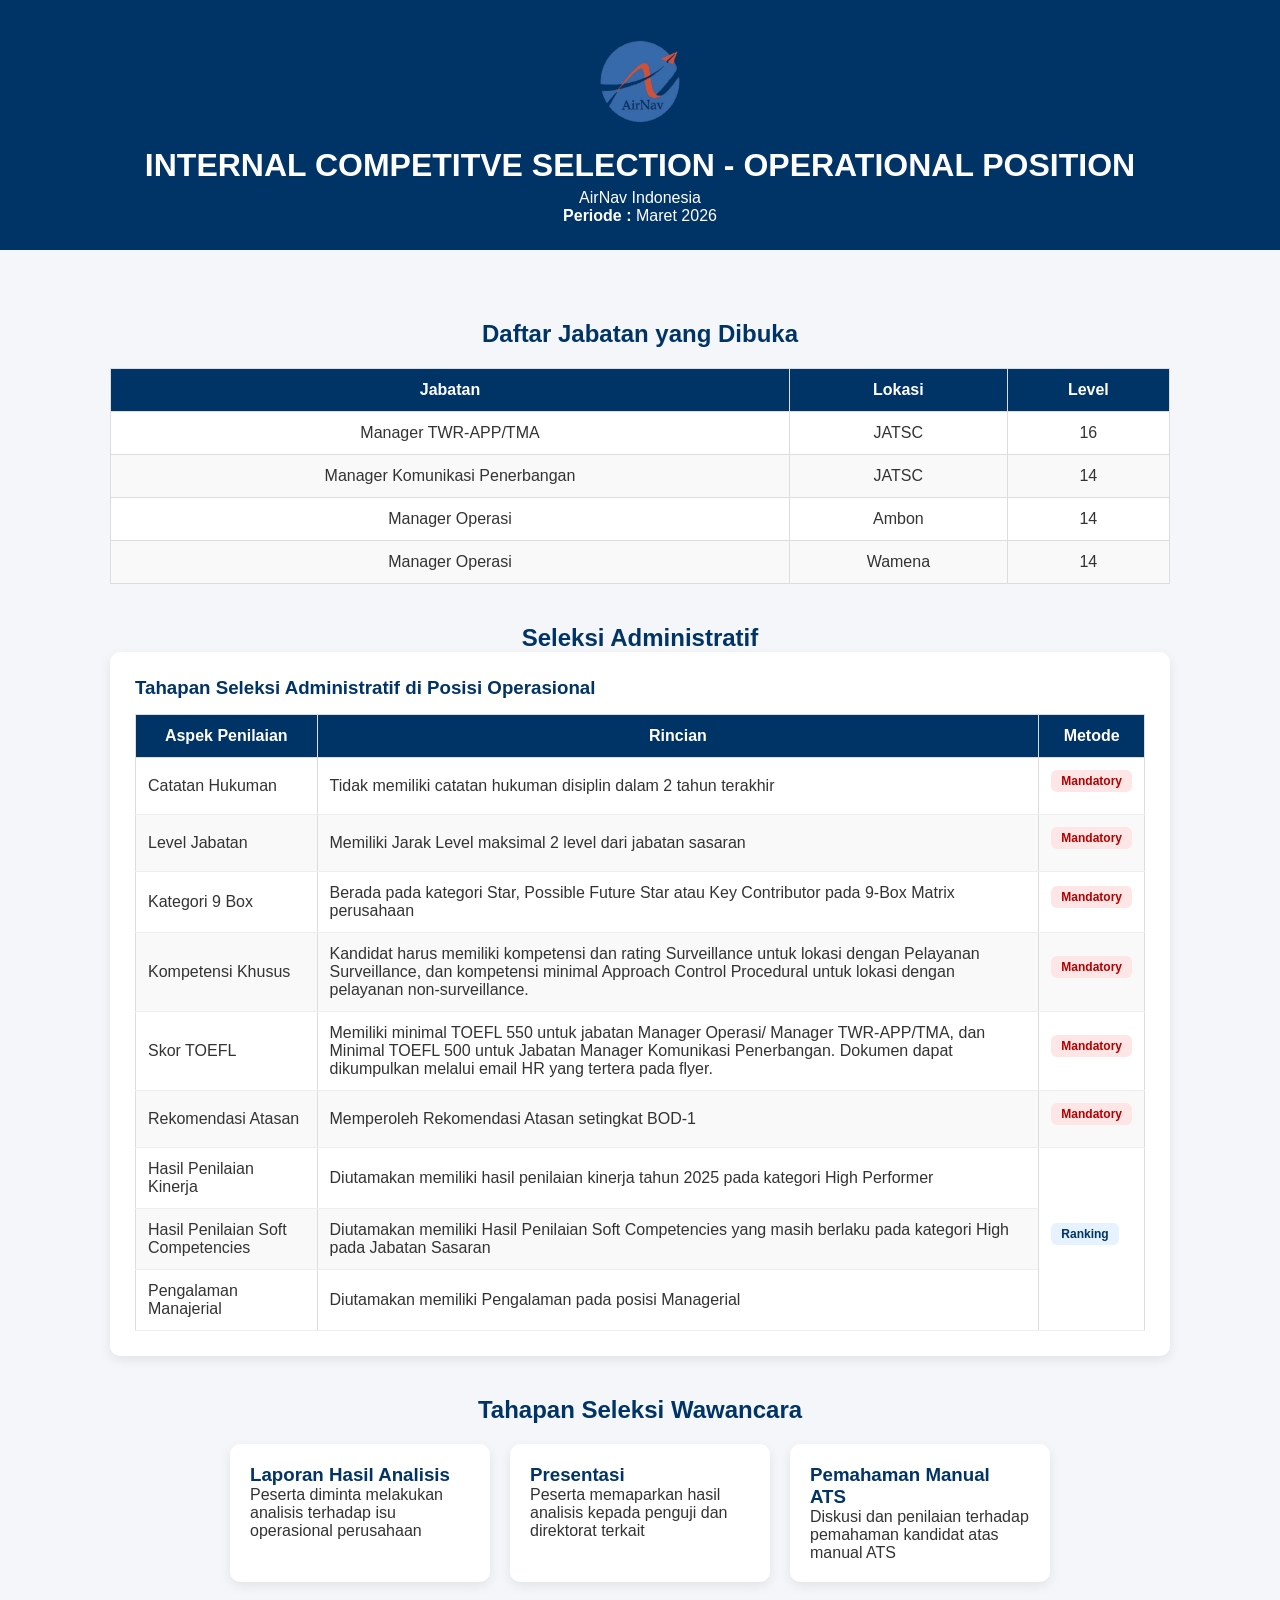
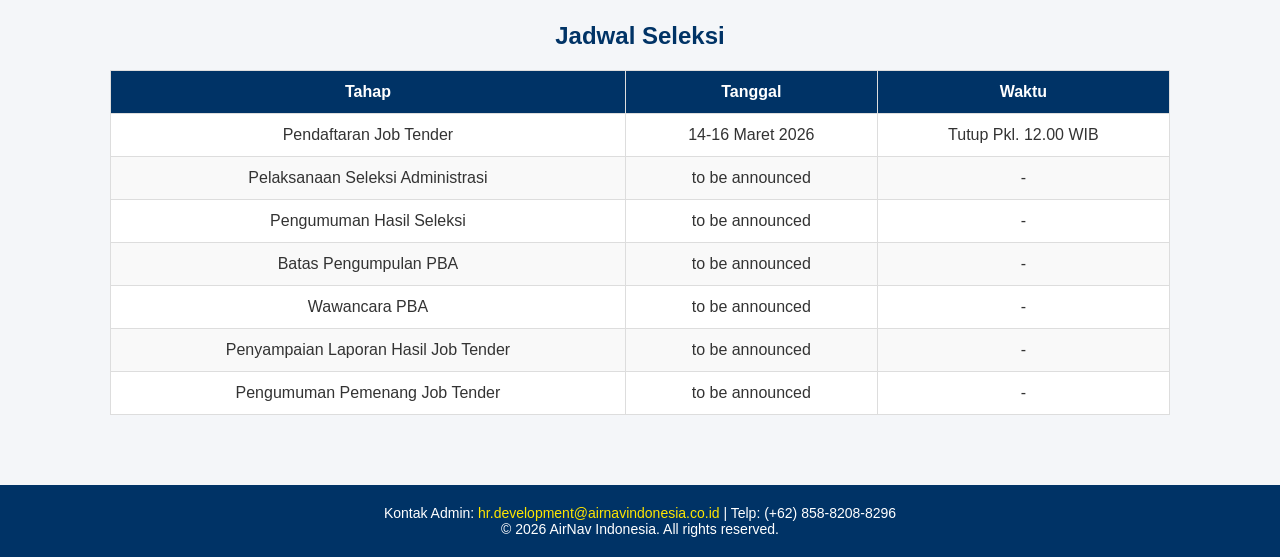
==== index.html @ be6aa684 "Update index.html" ====
<!DOCTYPE html>
<html>

<head>

<title>Internal Competitive Selection</title>

<link rel="stylesheet" href="css/style.css">

<meta name="viewport" content="width=device-width, initial-scale=1.0">

</head>

<body>

<header>

<img src="images/logo.png" class="logo">

<h1 id="judulTender">Internal Competitive Selection</h1>

<p>AirNav Indonesia</p>

<p><b>Periode :</b> <span id="periodeTender"></span></p>

</header>

<div class="container">

<!-- ======================
JABATAN
====================== -->

<h2>Daftar Jabatan yang Dibuka</h2>

<table>

<thead>
<tr>
<th>Jabatan</th>
<th>Lokasi</th>
<th>Level</th>
</tr>
</thead>

<tbody id="jabatanTable"></tbody>

</table>


<!-- ======================
SELEKSI ADMINISTRATIF
====================== -->

<h2>Seleksi Administratif</h2>

<div class="card admin-card">

<h3>Tahapan Seleksi Administratif di Posisi Operasional</h3>

<table class="admin-table">

<thead>
<tr>
<th>Aspek Penilaian</th>
<th>Rincian</th>
<th>Metode</th>
</tr>
</thead>

<tbody id="adminTable"></tbody>

</table>

</div>


<!-- ======================
TAHAP WAWANCARA
====================== -->

<h2>Tahapan Seleksi Wawancara</h2>

<div id="wawancara" class="card-container"></div>



<!-- ======================
JADWAL
====================== -->

<h2>Jadwal Seleksi</h2>

<table>

<thead>
<tr>
<th>Tahap</th>
<th>Tanggal</th>
<th>Waktu</th>
</tr>
</thead>

<tbody id="jadwalTable"></tbody>

</table>

</div>


<!-- ======================
FOOTER
===================== -->
<footer>
    <p>Kontak Admin: <a href="hr.development@airnavindonesia.co.id">hr.development@airnavindonesia.co.id</a> | Telp: (+62) 858-8208-8296</p>
    <p>© 2026 AirNav Indonesia. All rights reserved.</p>
</footer>

<script src="js/script.js"></script>

</body>
</html>
---- css/style.css ----
/* =====================
GLOBAL
===================== */
*{
box-sizing:border-box;
margin:0;
padding:0;
}

body{

font-family: Arial, Helvetica, sans-serif;
background:#f4f6f9;
margin:0;
color:#333;


}

/* =====================
HEADER
===================== */

header{

background:#003366;
color:white;
padding:25px;
text-align:center;

}

.logo{

/* width:200px;
margin-bottom:10px; */


max-width:200px;
width:100%;
height:auto;


}

header h1{

margin:5px 0;

}

/* =====================
CONTAINER
===================== */

.container{

/* width:85%;
margin:auto;
padding:30px; */

width:100%;
max-width:1100px;
margin:auto;
padding:30px 20px;

}

h2{

margin-top:40px;
color:#003366;
text-align:center;

}

h3{

margin-top:20px;
color:#003366;

}

/* =====================
TABLE
===================== */

table{

width:100%;
border-collapse:collapse;
margin-top:20px;
background:white;

}

th, td{

border:1px solid #ddd;
padding:12px;
text-align:center;

}

th{

background:#003366;
color:white;

}

tr:nth-child(even){

background:#f9f9f9;

}

/* =====================
CARD CONTAINER
===================== */

.card-container{

display:flex;
flex-wrap:wrap;
gap:20px;
margin-top:20px;
justify-content:center;

}


/* =====================
CARD
===================== */

.card{

background:white;
padding:20px;
border-radius:10px;
box-shadow:0 4px 12px rgba(0,0,0,0.08);
width:260px;
transition:0.2s;

}

.card:hover{

transform:translateY(-5px);

}

.card h3{

margin-top:0;

}

/* =====================
ADMINISTRATIF CARD
===================== */

.admin-card{

width:100%;
max-width:100%;
padding:25px;

}

/* tabel administratif */

.admin-table{

width:100%;
border-collapse:collapse;
margin-top:15px;

}

.admin-table th{

background:#003366;
color:white;
padding:12px;
text-align:center;

}

.admin-table td{

padding:12px;
border-bottom:1px solid #eee;
text-align:left;

}

.admin-table tr:hover{

background:#f4f8ff;

}

/* =====================
BADGE
===================== */

.badge{

display:inline-block;
padding:4px 10px;
border-radius:6px;
font-size:12px;
margin-bottom:10px;
font-weight:bold;

}

.mandatory{

background:#ffe6e6;
color:#b30000;

}

.ranking{

background:#e6f2ff;
color:#003366;

}

/* =====================
RESPONSIVE MOBILE
===================== */

@media (max-width:768px){

.container{

width:100%;
padding:15px;
justify-content:center;

}

.logo{
width:140px;
}

.card{

width:100%;
max-width: 100%;

}

.card-container{
flex-direction:column;
}

table{

font-size:14px;
/* display:block; */
overflow-x:auto; 

}

header{

padding:20px 10px;

}

}

html, body{
overflow-x:hidden;
}

/* =====================
FOOTER
===================== */
footer {
    background-color: #003366;
    color: white;
    text-align: center;
    padding: 20px 10px;
    margin-top: 40px;
    font-size: 14px;
}

footer a {
    color: #ffe600;
    text-decoration: none;
}

footer a:hover {
    text-decoration: underline;
}

/* Footer responsive */
@media (max-width: 768px) {
    footer {
        font-size: 13px;
        padding: 15px 10px;
    }
}
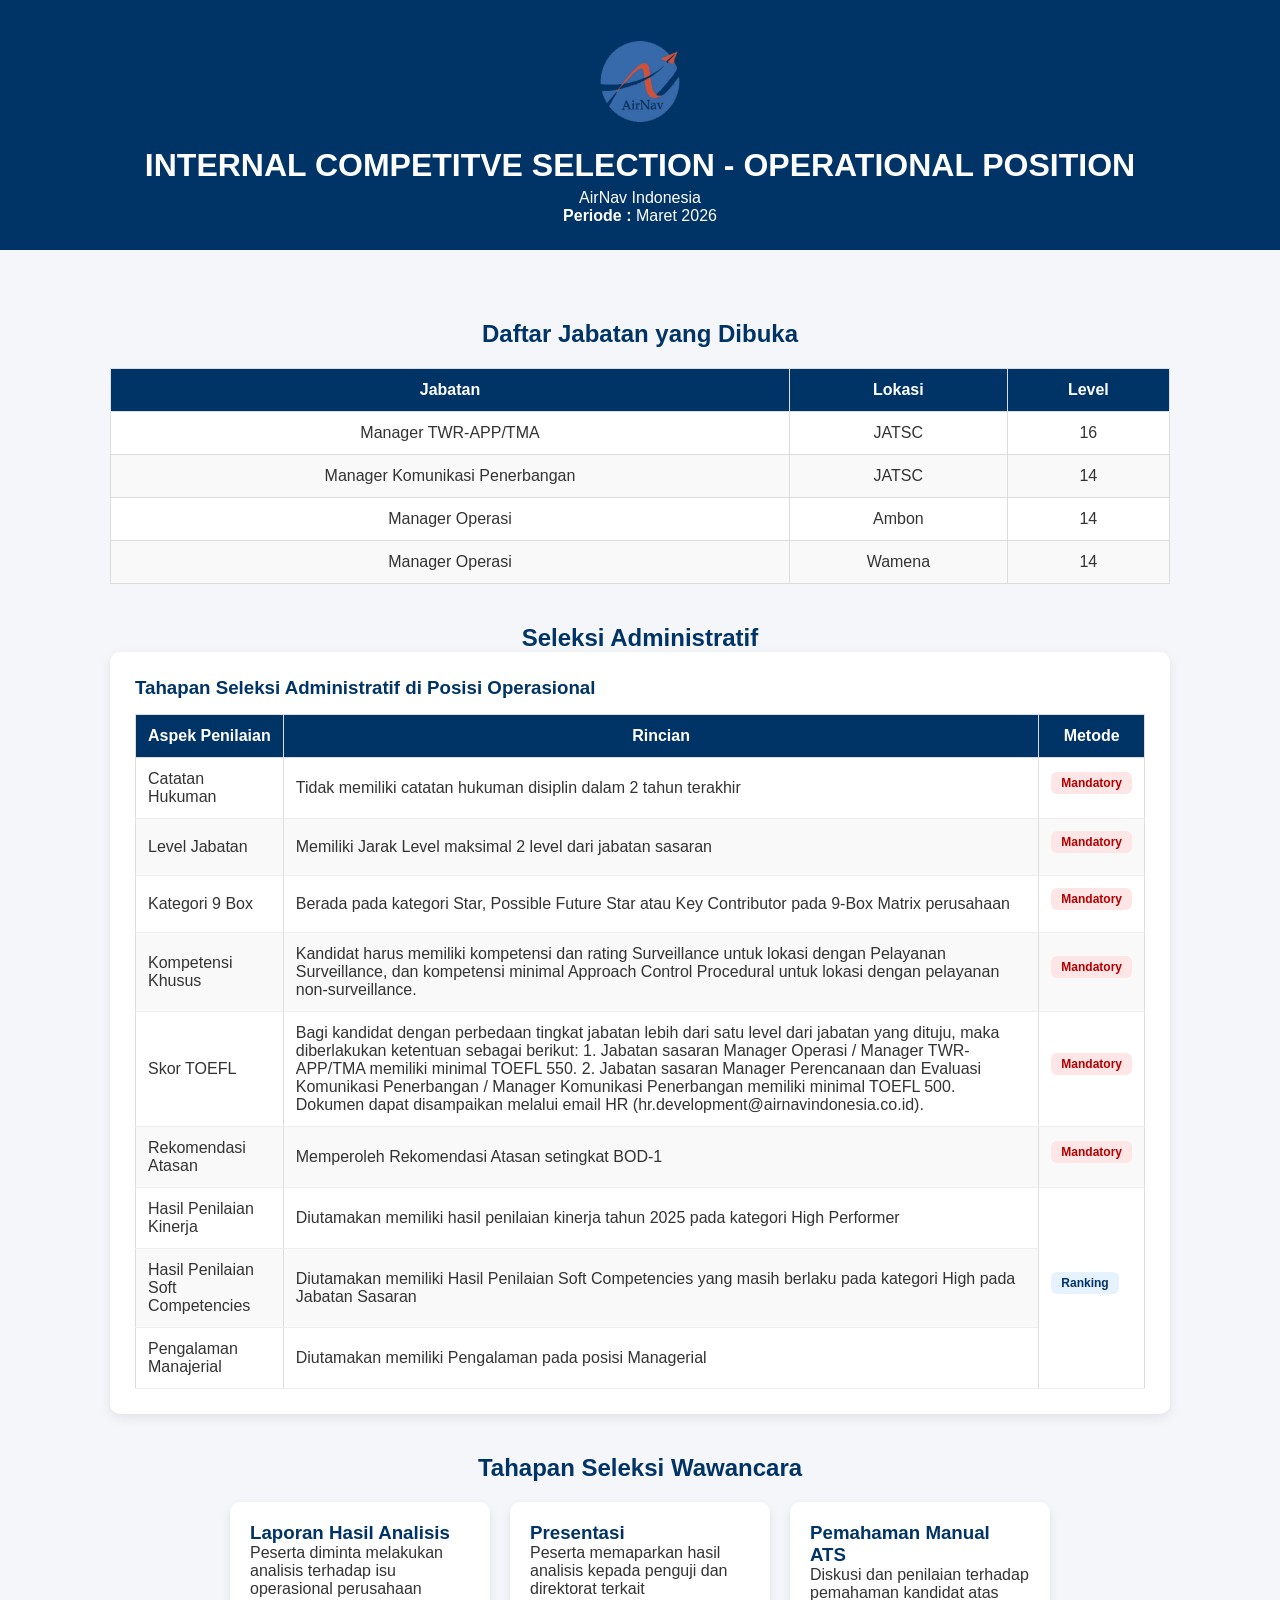
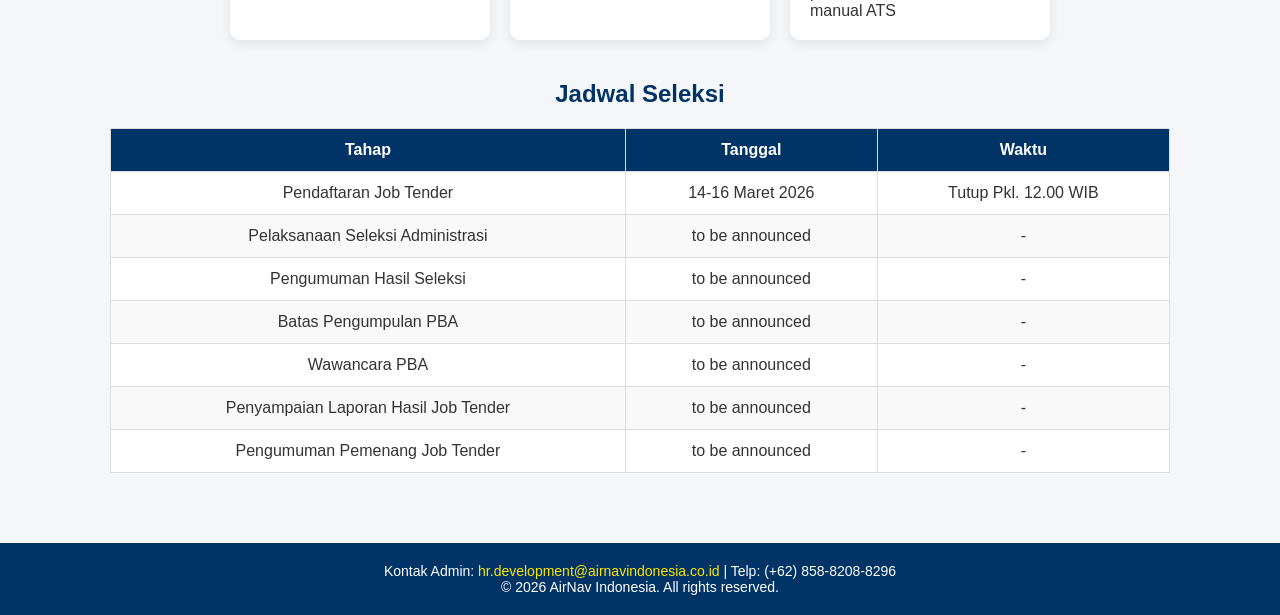
==== commit e23f9559: "Update index.html" ====
--- a/index.html
+++ b/index.html
@@ -17,7 +17,7 @@
 
 <img src="images/logo.png" class="logo">
 
-<h1 id="judulTender">Internal Competitive Selection</h1>
+<h1 id="judulTender">Internal Competitive Selection | Operasi</h1>
 
 <p>AirNav Indonesia</p>
 
--- a/css/style.css
+++ b/css/style.css
@@ -263,7 +263,7 @@
 table{
 
 font-size:14px;
-/* display:block; */
+display:block;
 overflow-x:auto; 
 
 }
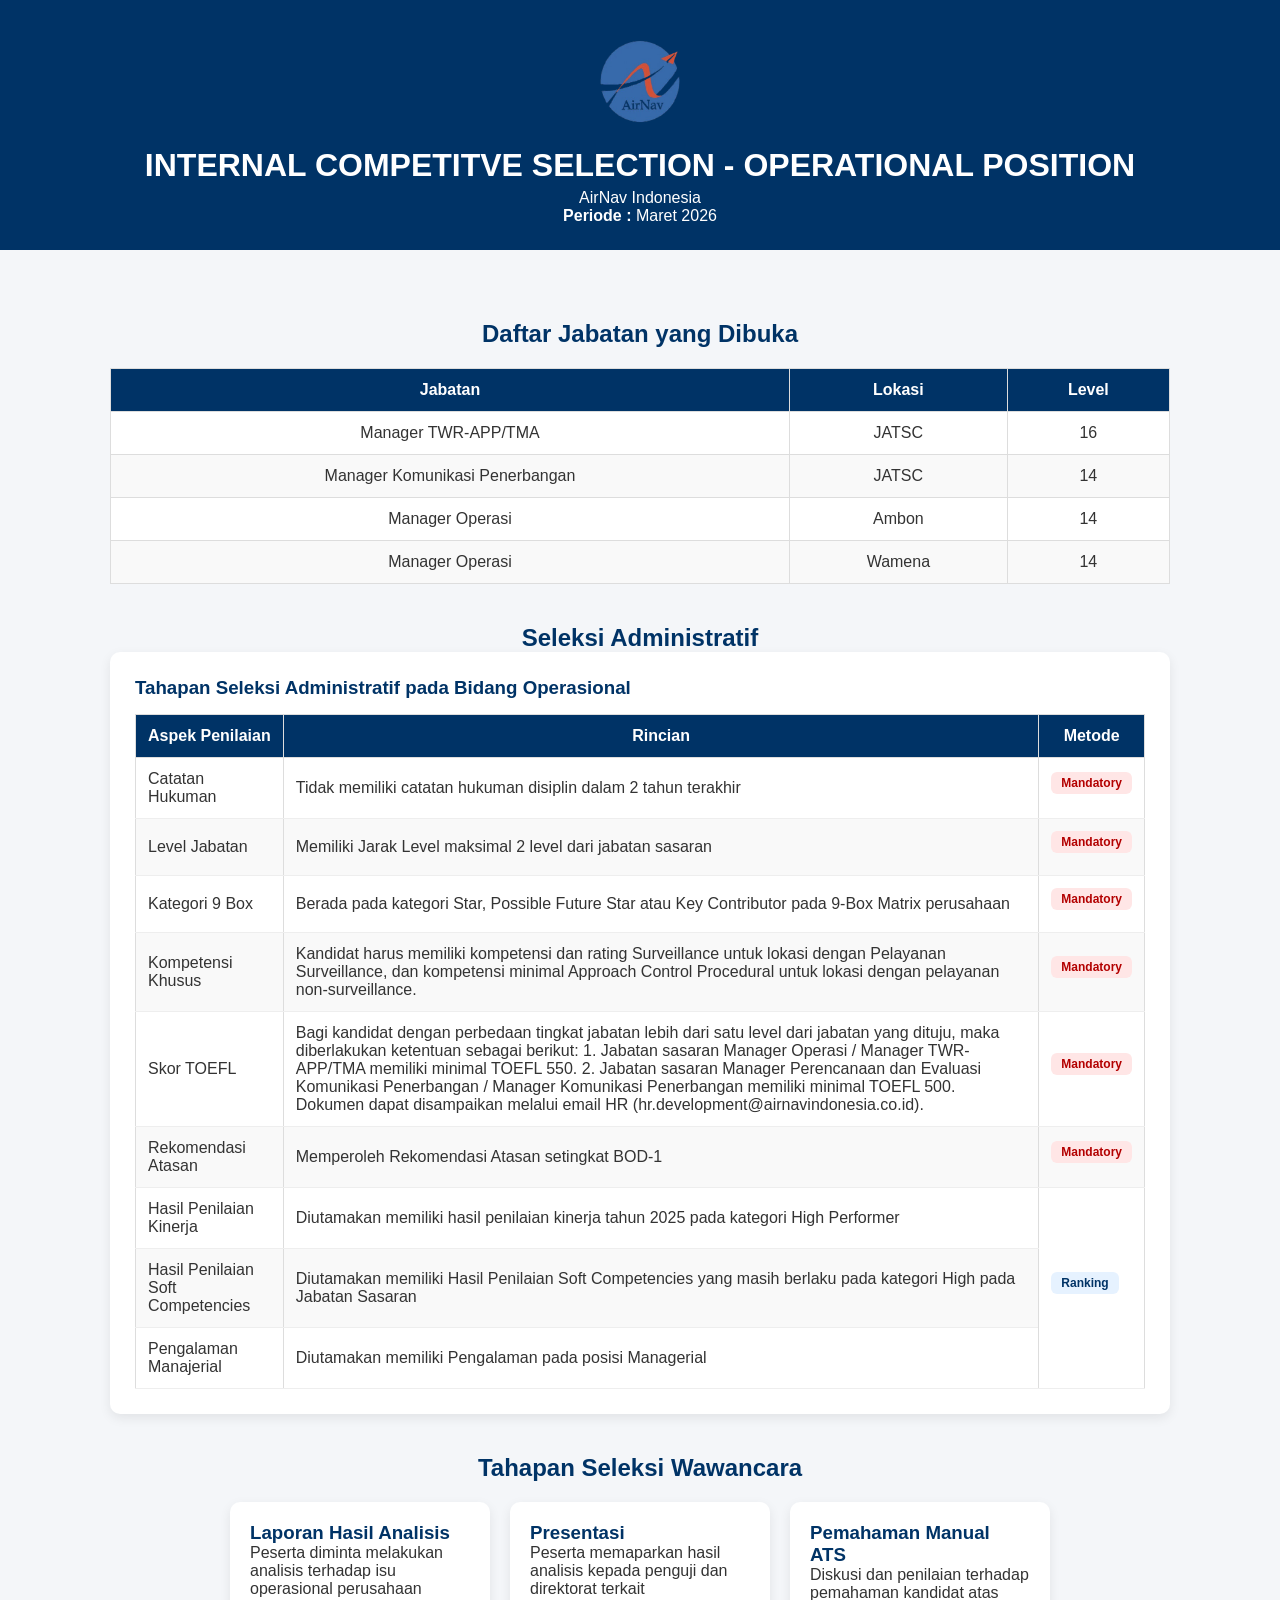
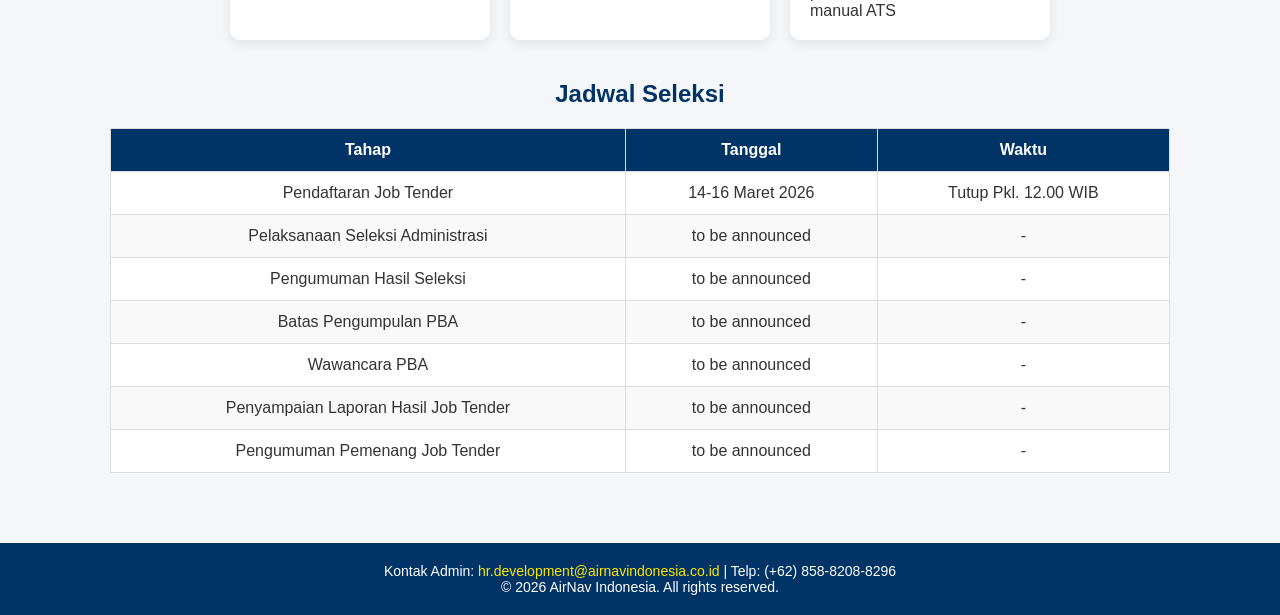
==== commit a078c576: "Update index.html" ====
--- a/index.html
+++ b/index.html
@@ -3,7 +3,7 @@
 
 <head>
 
-<title>Internal Competitive Selection</title>
+<title>Internal Competitive Selection | Operasi</title>
 
 <link rel="stylesheet" href="css/style.css">
 
@@ -17,7 +17,7 @@
 
 <img src="images/logo.png" class="logo">
 
-<h1 id="judulTender">Internal Competitive Selection | Operasi</h1>
+<h1 id="judulTender">Internal Competitive Selection</h1>
 
 <p>AirNav Indonesia</p>
 
@@ -56,7 +56,7 @@
 
 <div class="card admin-card">
 
-<h3>Tahapan Seleksi Administratif di Posisi Operasional</h3>
+<h3>Tahapan Seleksi Administratif pada Bidang Operasional</h3>
 
 <table class="admin-table">
 
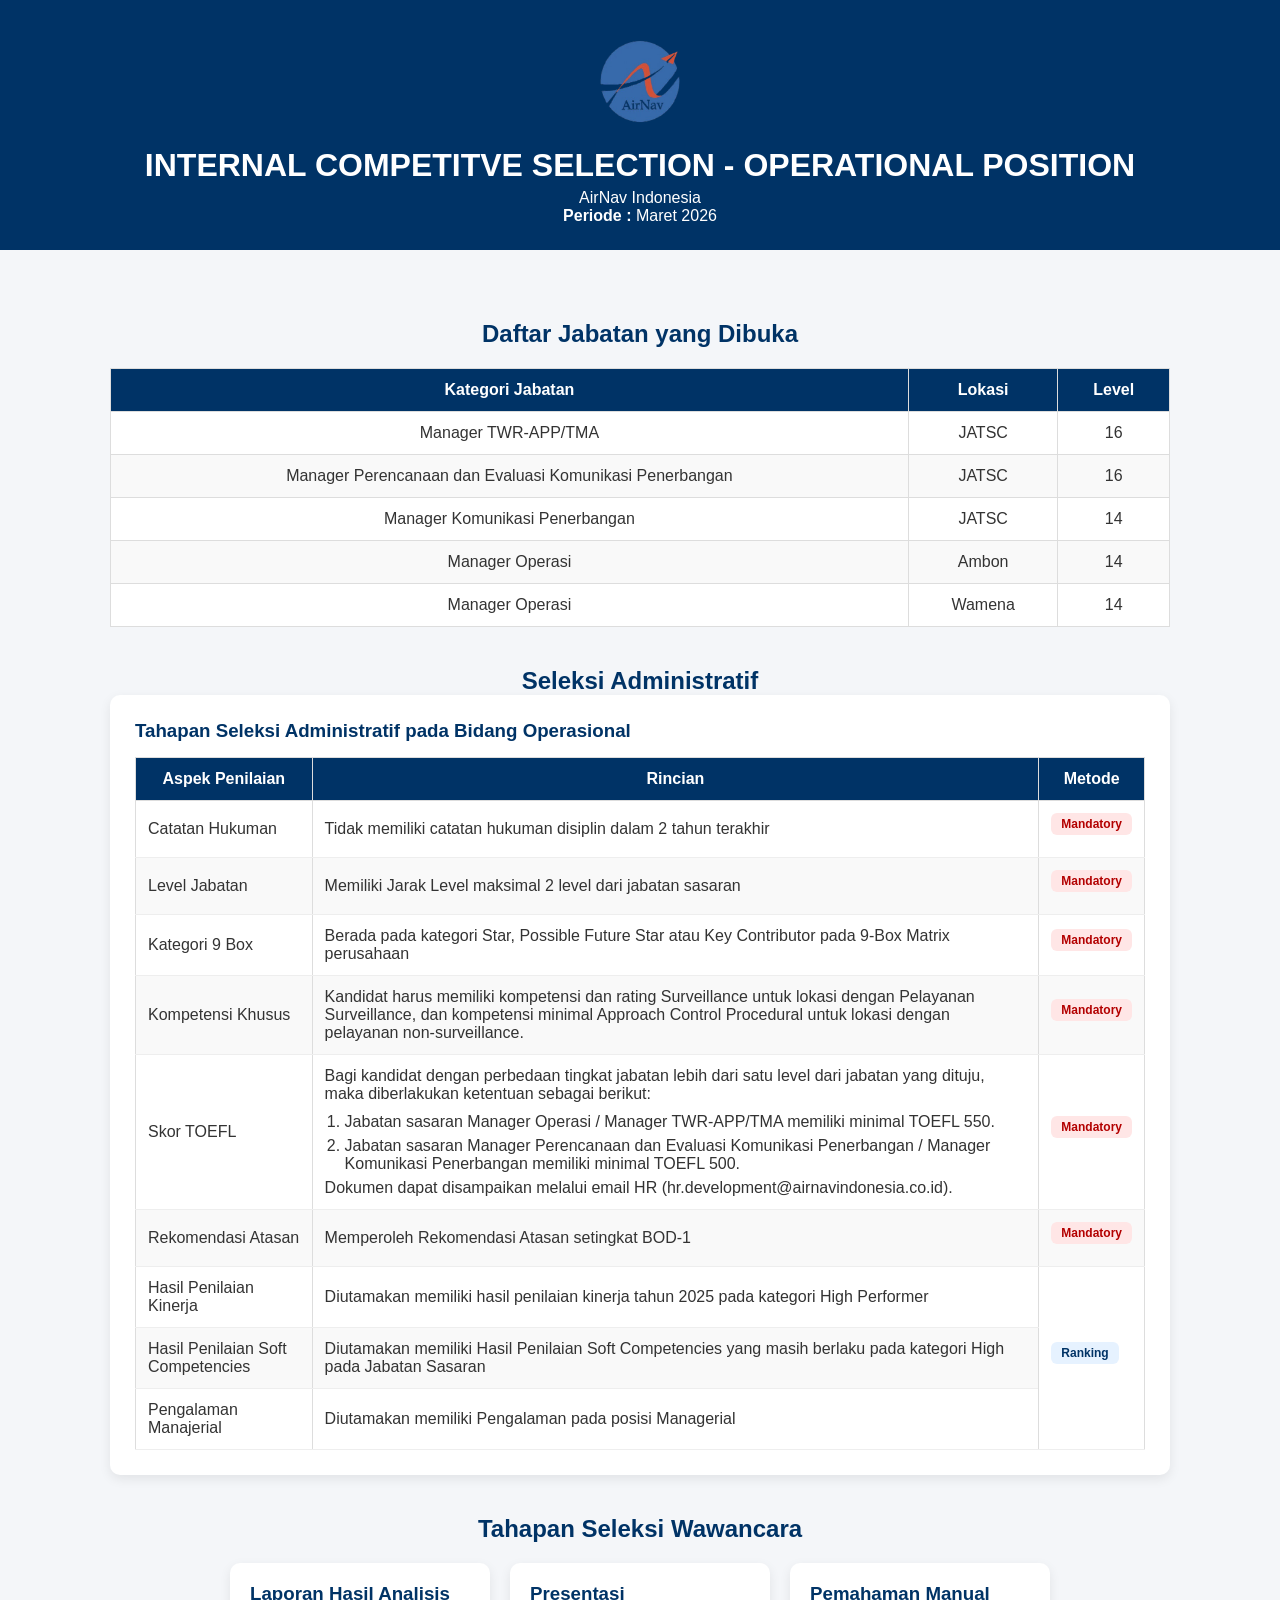
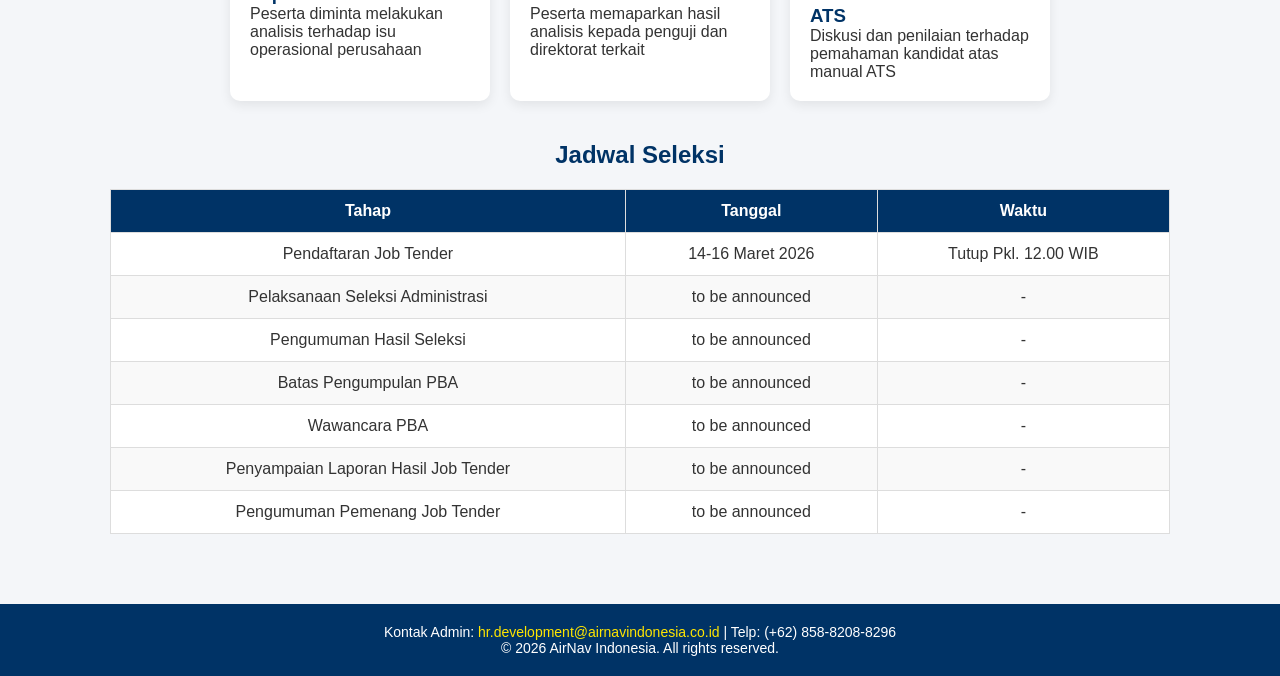
==== commit dc133014: "Update index.html" ====
--- a/index.html
+++ b/index.html
@@ -37,7 +37,7 @@
 
 <thead>
 <tr>
-<th>Jabatan</th>
+<th>Kategori Jabatan</th>
 <th>Lokasi</th>
 <th>Level</th>
 </tr>
--- a/css/style.css
+++ b/css/style.css
@@ -114,6 +114,7 @@
 background:#f9f9f9;
 
 }
+
 
 /* =====================
 CARD CONTAINER
@@ -155,6 +156,16 @@
 
 margin-top:0;
 
+}
+
+.card ol{
+margin-top:10px;
+padding-left:20px;
+}
+
+
+.card li{
+margin-bottom:6px;
 }
 
 /* =====================
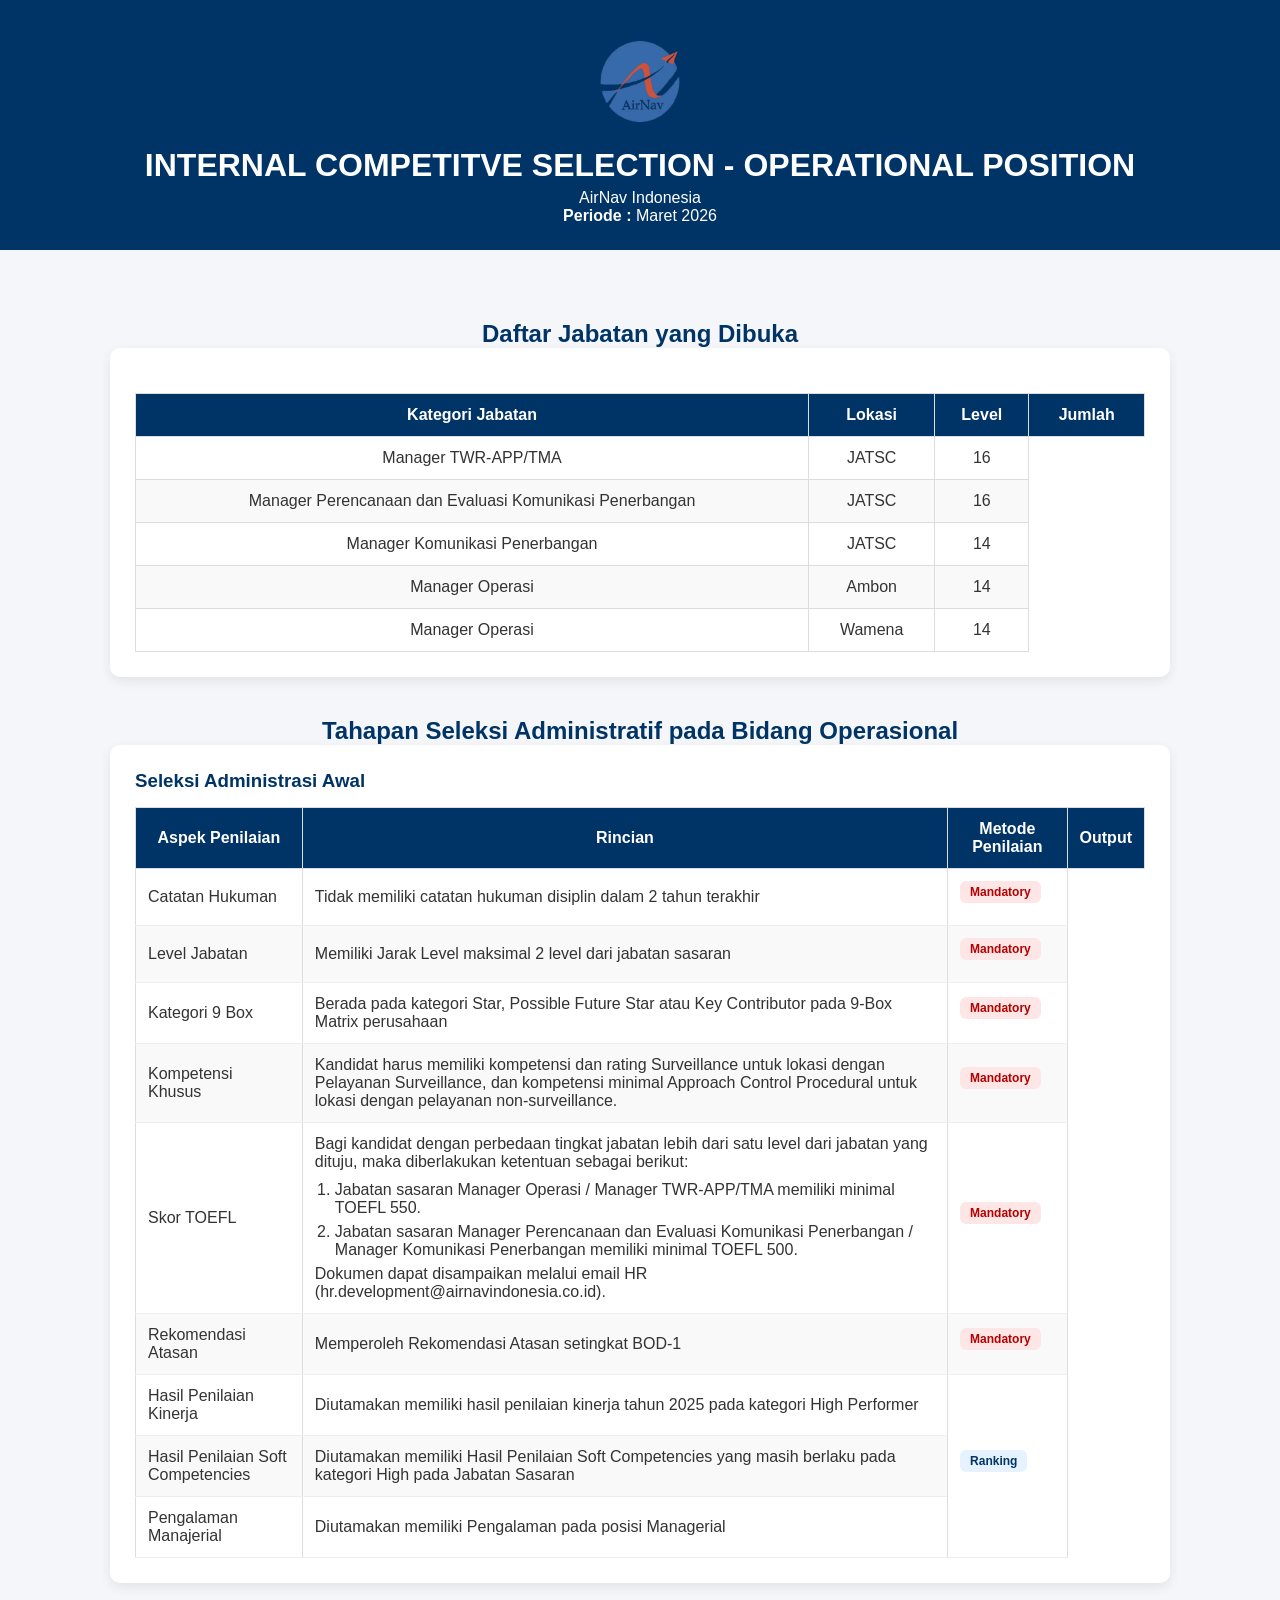
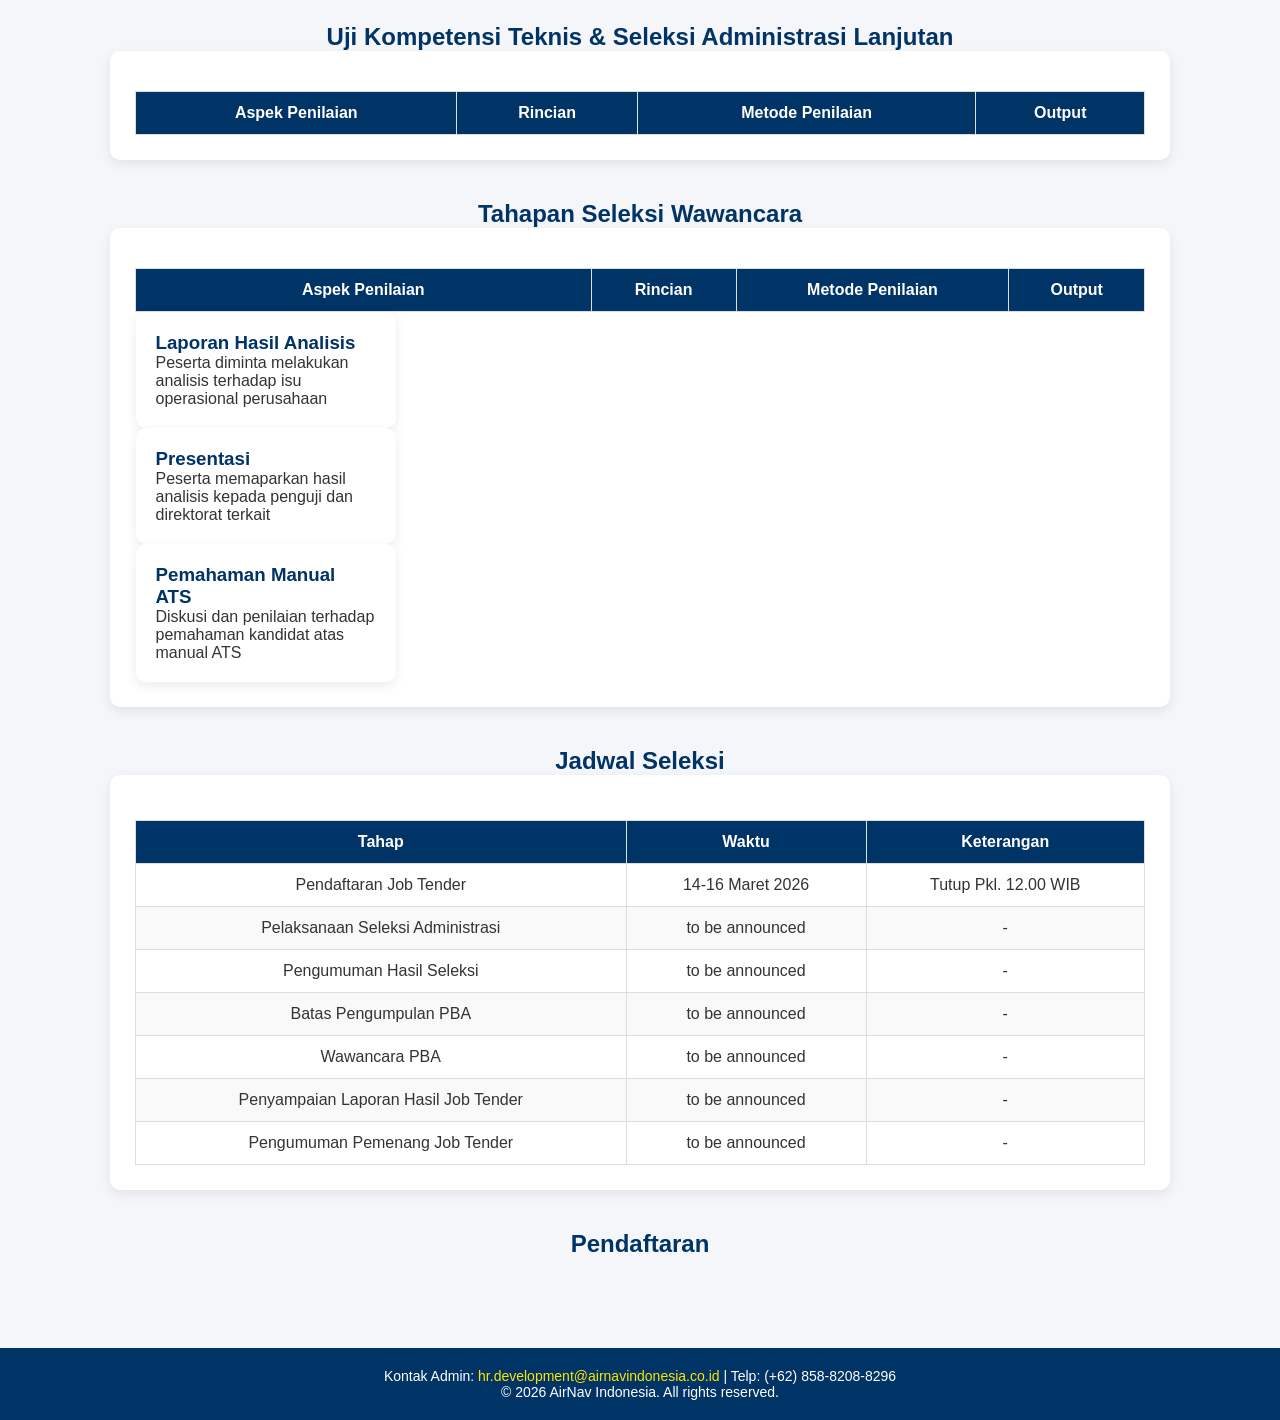
==== commit d60f8622: "Update index.html" ====
--- a/index.html
+++ b/index.html
@@ -33,6 +33,7 @@
 
 <h2>Daftar Jabatan yang Dibuka</h2>
 
+<div class="card admin-card">
 <table>
 
 <thead>
@@ -40,23 +41,25 @@
 <th>Kategori Jabatan</th>
 <th>Lokasi</th>
 <th>Level</th>
+<th>Jumlah</th>
 </tr>
 </thead>
 
 <tbody id="jabatanTable"></tbody>
 
 </table>
+</div>
 
 
 <!-- ======================
-SELEKSI ADMINISTRATIF
+SELEKSI ADMINISTRATIF 
 ====================== -->
 
-<h2>Seleksi Administratif</h2>
+<h2>Tahapan Seleksi Administratif pada Bidang Operasional</h2>
 
 <div class="card admin-card">
 
-<h3>Tahapan Seleksi Administratif pada Bidang Operasional</h3>
+<h3>Seleksi Administrasi Awal</h3>
 
 <table class="admin-table">
 
@@ -64,11 +67,37 @@
 <tr>
 <th>Aspek Penilaian</th>
 <th>Rincian</th>
-<th>Metode</th>
+<th>Metode Penilaian</th>
+<th>Output</th>
 </tr>
 </thead>
 
 <tbody id="adminTable"></tbody>
+
+</table>
+
+</div>
+
+
+<!-- ====================
+ ========================-->
+
+<h2>Uji Kompetensi Teknis & Seleksi Administrasi Lanjutan</h2>
+
+<div class="card admin-card">
+
+<table class="admin-table">
+
+<thead>
+<tr>
+<th>Aspek Penilaian</th>
+<th>Rincian</th>
+<th>Metode Penilaian</th>
+<th>Output</th>
+</tr>
+</thead>
+
+<tbody id="adminTable2"></tbody>
 
 </table>
 
@@ -81,7 +110,24 @@
 
 <h2>Tahapan Seleksi Wawancara</h2>
 
-<div id="wawancara" class="card-container"></div>
+<div class="card admin-card">
+
+<table class="admin-table">
+
+<thead>
+<tr>
+<th>Aspek Penilaian</th>
+<th>Rincian</th>
+<th>Metode Penilaian</th>
+<th>Output</th>
+</tr>
+</thead>
+
+<tbody id="wawancara"></tbody>
+
+</table>
+
+</div>
 
 
 
@@ -91,19 +137,30 @@
 
 <h2>Jadwal Seleksi</h2>
 
+<div class="card admin-card">
 <table>
 
 <thead>
 <tr>
 <th>Tahap</th>
-<th>Tanggal</th>
 <th>Waktu</th>
+<th>Keterangan</th>
 </tr>
 </thead>
 
 <tbody id="jadwalTable"></tbody>
 
 </table>
+</div>
+
+
+<!-- ======================
+PENDAFTARAN
+===================== -->
+<h2>Pendaftaran </h2>
+
+<div id= "pendaftaran" class="card-container"></div>
+
 
 </div>
 
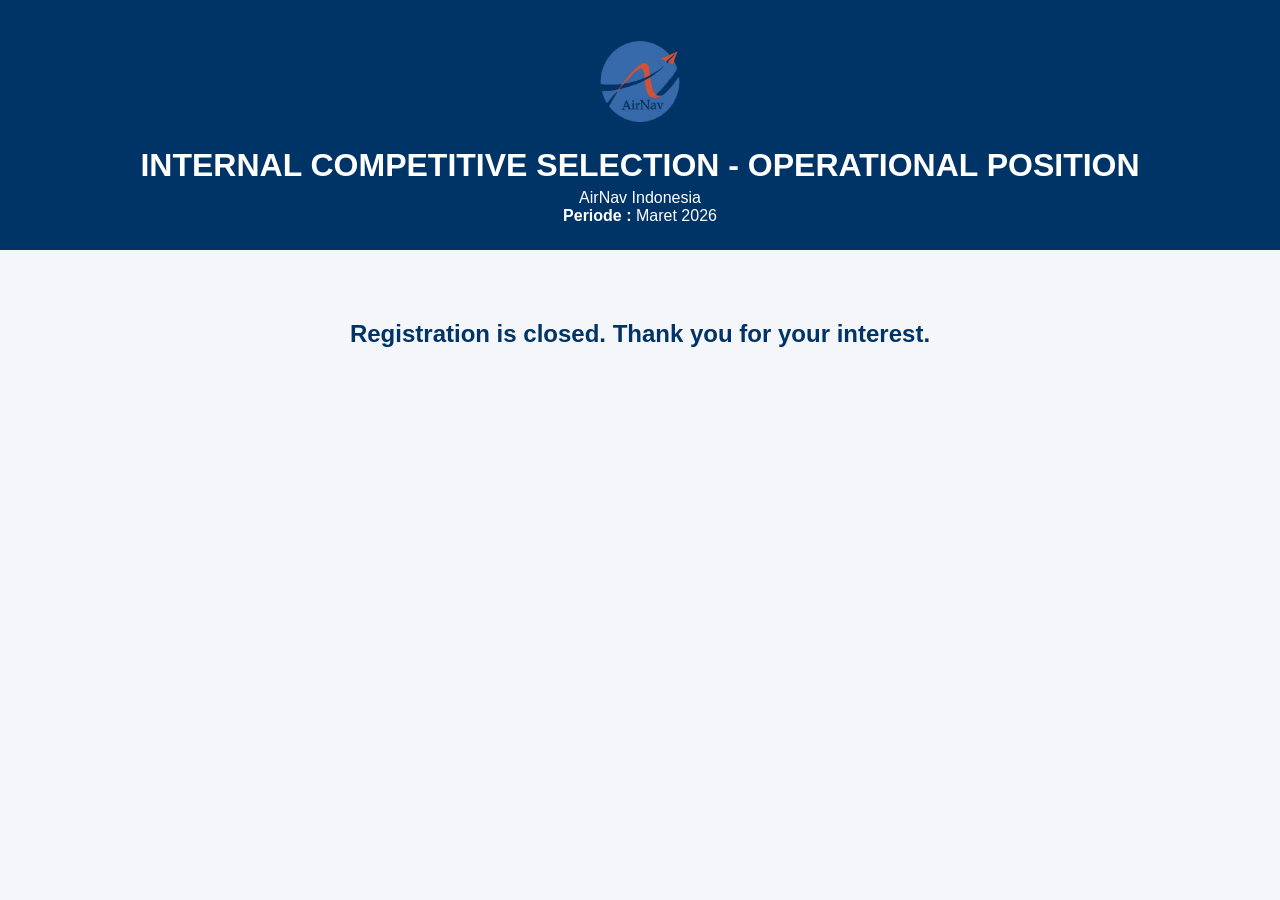
==== commit 9c7aee06: "Update and rename test.html to index.html" ====
--- a/index.html
+++ b/index.html
@@ -3,11 +3,11 @@
 
 <head>
 
-<title>Internal Competitive Selection | Operasi</title>
+<title>Internal Competitive Selection | Teknik</title>
 
 <link rel="stylesheet" href="css/style.css">
 
-<meta name="viewport" content="width=device-width, initial-scale=1.0">
+<meta name="viewport" content="width=device-width, initial-scale=1">
 
 </head>
 
@@ -27,151 +27,9 @@
 
 <div class="container">
 
-<!-- ======================
-JABATAN
-====================== -->
-
-<h2>Daftar Jabatan yang Dibuka</h2>
-
-<div class="card admin-card">
-<table>
-
-<thead>
-<tr>
-<th>Kategori Jabatan</th>
-<th>Lokasi</th>
-<th>Level</th>
-<th>Jumlah</th>
-</tr>
-</thead>
-
-<tbody id="jabatanTable"></tbody>
-
-</table>
-</div>
-
-
-<!-- ======================
-SELEKSI ADMINISTRATIF 
-====================== -->
-
-<h2>Tahapan Seleksi Administratif pada Bidang Operasional</h2>
-
-<div class="card admin-card">
-
-<h3>Seleksi Administrasi Awal</h3>
-
-<table class="admin-table">
-
-<thead>
-<tr>
-<th>Aspek Penilaian</th>
-<th>Rincian</th>
-<th>Metode Penilaian</th>
-<th>Output</th>
-</tr>
-</thead>
-
-<tbody id="adminTable"></tbody>
-
-</table>
+<h2>Registration is closed. Thank you for your interest.</h2>
 
 </div>
-
-
-<!-- ====================
- ========================-->
-
-<h2>Uji Kompetensi Teknis & Seleksi Administrasi Lanjutan</h2>
-
-<div class="card admin-card">
-
-<table class="admin-table">
-
-<thead>
-<tr>
-<th>Aspek Penilaian</th>
-<th>Rincian</th>
-<th>Metode Penilaian</th>
-<th>Output</th>
-</tr>
-</thead>
-
-<tbody id="adminTable2"></tbody>
-
-</table>
-
-</div>
-
-
-<!-- ======================
-TAHAP WAWANCARA
-====================== -->
-
-<h2>Tahapan Seleksi Wawancara</h2>
-
-<div class="card admin-card">
-
-<table class="admin-table">
-
-<thead>
-<tr>
-<th>Aspek Penilaian</th>
-<th>Rincian</th>
-<th>Metode Penilaian</th>
-<th>Output</th>
-</tr>
-</thead>
-
-<tbody id="wawancara"></tbody>
-
-</table>
-
-</div>
-
-
-
-<!-- ======================
-JADWAL
-====================== -->
-
-<h2>Jadwal Seleksi</h2>
-
-<div class="card admin-card">
-<table>
-
-<thead>
-<tr>
-<th>Tahap</th>
-<th>Waktu</th>
-<th>Keterangan</th>
-</tr>
-</thead>
-
-<tbody id="jadwalTable"></tbody>
-
-</table>
-</div>
-
-
-<!-- ======================
-PENDAFTARAN
-===================== -->
-<h2>Pendaftaran </h2>
-
-<div id= "pendaftaran" class="card-container"></div>
-
-
-</div>
-
-
-<!-- ======================
-FOOTER
-===================== -->
-<footer>
-    <p>Kontak Admin: <a href="hr.development@airnavindonesia.co.id">hr.development@airnavindonesia.co.id</a> | Telp: (+62) 858-8208-8296</p>
-    <p>© 2026 AirNav Indonesia. All rights reserved.</p>
-</footer>
 
 <script src="js/script.js"></script>
 
--- a/css/style.css
+++ b/css/style.css
@@ -32,9 +32,6 @@
 
 .logo{
 
-/* width:200px;
-margin-bottom:10px; */
-
 
 max-width:200px;
 width:100%;
@@ -54,10 +51,6 @@
 ===================== */
 
 .container{
-
-/* width:85%;
-margin:auto;
-padding:30px; */
 
 width:100%;
 max-width:1100px;
@@ -81,6 +74,27 @@
 
 }
 
+.btn-daftar{
+
+display:inline-block;
+margin-top:10px;
+padding:10px 18px;
+
+background:#0d3b66;
+color:white;
+text-decoration:none;
+
+border-radius:6px;
+font-weight:bold;
+
+}
+
+.btn-daftar:hover{
+
+background:#145da0;
+
+}
+
 /* =====================
 TABLE
 ===================== */
@@ -115,6 +129,10 @@
 
 }
 
+/* td[rowspan] {
+  vertical-align: center;
+  
+} */
 
 /* =====================
 CARD CONTAINER
@@ -138,11 +156,16 @@
 .card{
 
 background:white;
-padding:20px;
-border-radius:10px;
-box-shadow:0 4px 12px rgba(0,0,0,0.08);
-width:260px;
-transition:0.2s;
+padding:30px;
+border-radius:12px;
+box-shadow:0 6px 18px rgba(0,0,0,0.08);
+
+width:100%;
+max-width:900px;
+
+line-height:1.7;
+
+margin-top:15px;
 
 }
 
@@ -157,15 +180,22 @@
 margin-top:0;
 
 }
-
-.card ol{
-margin-top:10px;
-padding-left:20px;
-}
-
-
-.card li{
-margin-bottom:6px;
+.card a{
+
+display:block;
+margin-top:8px;
+
+color:#0d3b66;
+text-decoration:underline;
+
+word-break:break-all;
+
+}
+
+.card a:hover{
+
+color:#145da0;
+
 }
 
 /* =====================
@@ -188,6 +218,13 @@
 border-collapse:collapse;
 margin-top:15px;
 
+}
+
+.admin-table td {
+  /* vertical-align: center; */
+  line-height: 1.6;
+  border-bottom:1px solid #eee;
+  text-align:left;
 }
 
 .admin-table th{
@@ -199,18 +236,20 @@
 
 }
 
-.admin-table td{
-
-padding:12px;
-border-bottom:1px solid #eee;
-text-align:left;
-
-}
-
 .admin-table tr:hover{
 
 background:#f4f8ff;
 
+}
+
+.admin-table td ol {
+  margin: 10px 0;
+  padding-left: 20px;
+}
+
+.admin-table td ol li {
+  margin-bottom: 8px;
+  line-height: 1.6;
 }
 
 /* =====================
@@ -225,6 +264,7 @@
 font-size:12px;
 margin-bottom:10px;
 font-weight:bold;
+white-space:nowrap;
 
 }
 
@@ -242,6 +282,13 @@
 
 }
 
+.nilai-tambah{
+
+background:#e6f7ec;
+color:#1a7f37;
+
+}
+
 /* =====================
 RESPONSIVE MOBILE
 ===================== */
@@ -274,7 +321,7 @@
 table{
 
 font-size:14px;
-display:block;
+display:block; 
 overflow-x:auto; 
 
 }
@@ -290,6 +337,7 @@
 html, body{
 overflow-x:hidden;
 }
+
 
 /* =====================
 FOOTER
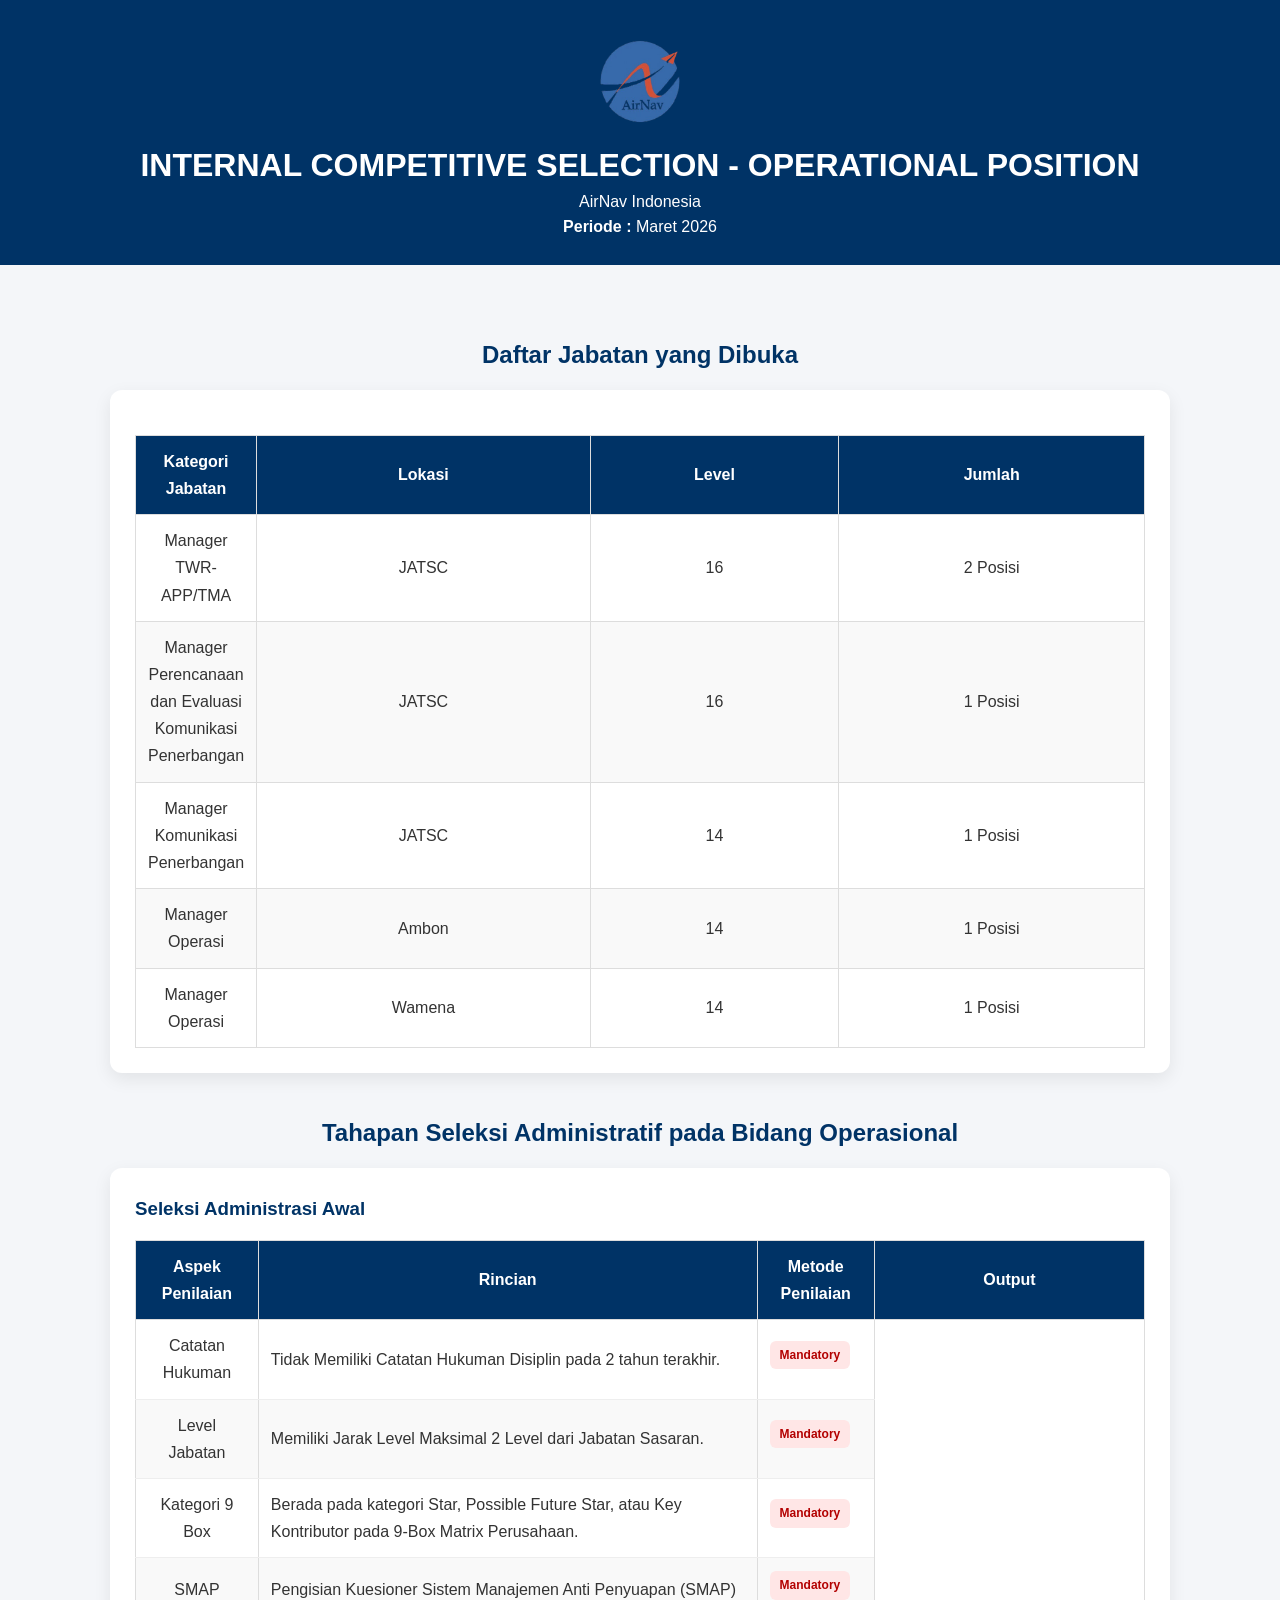
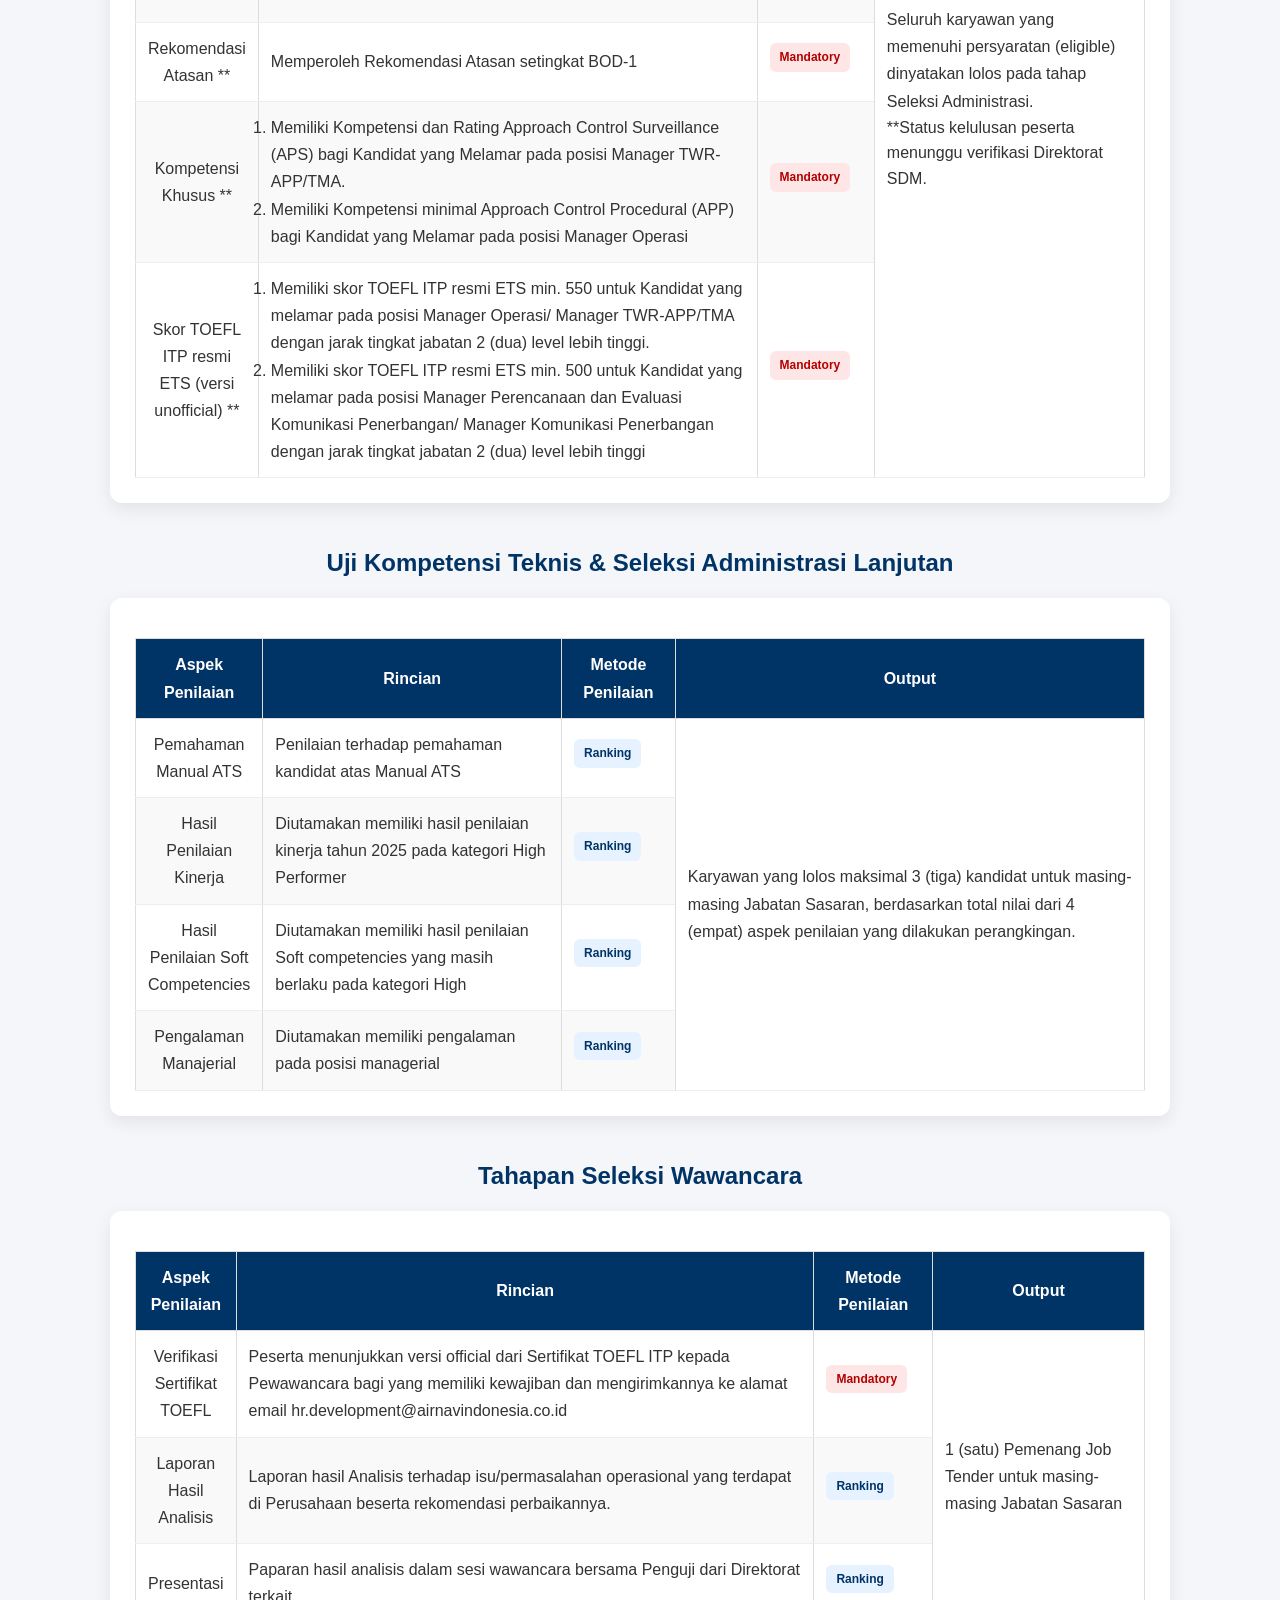
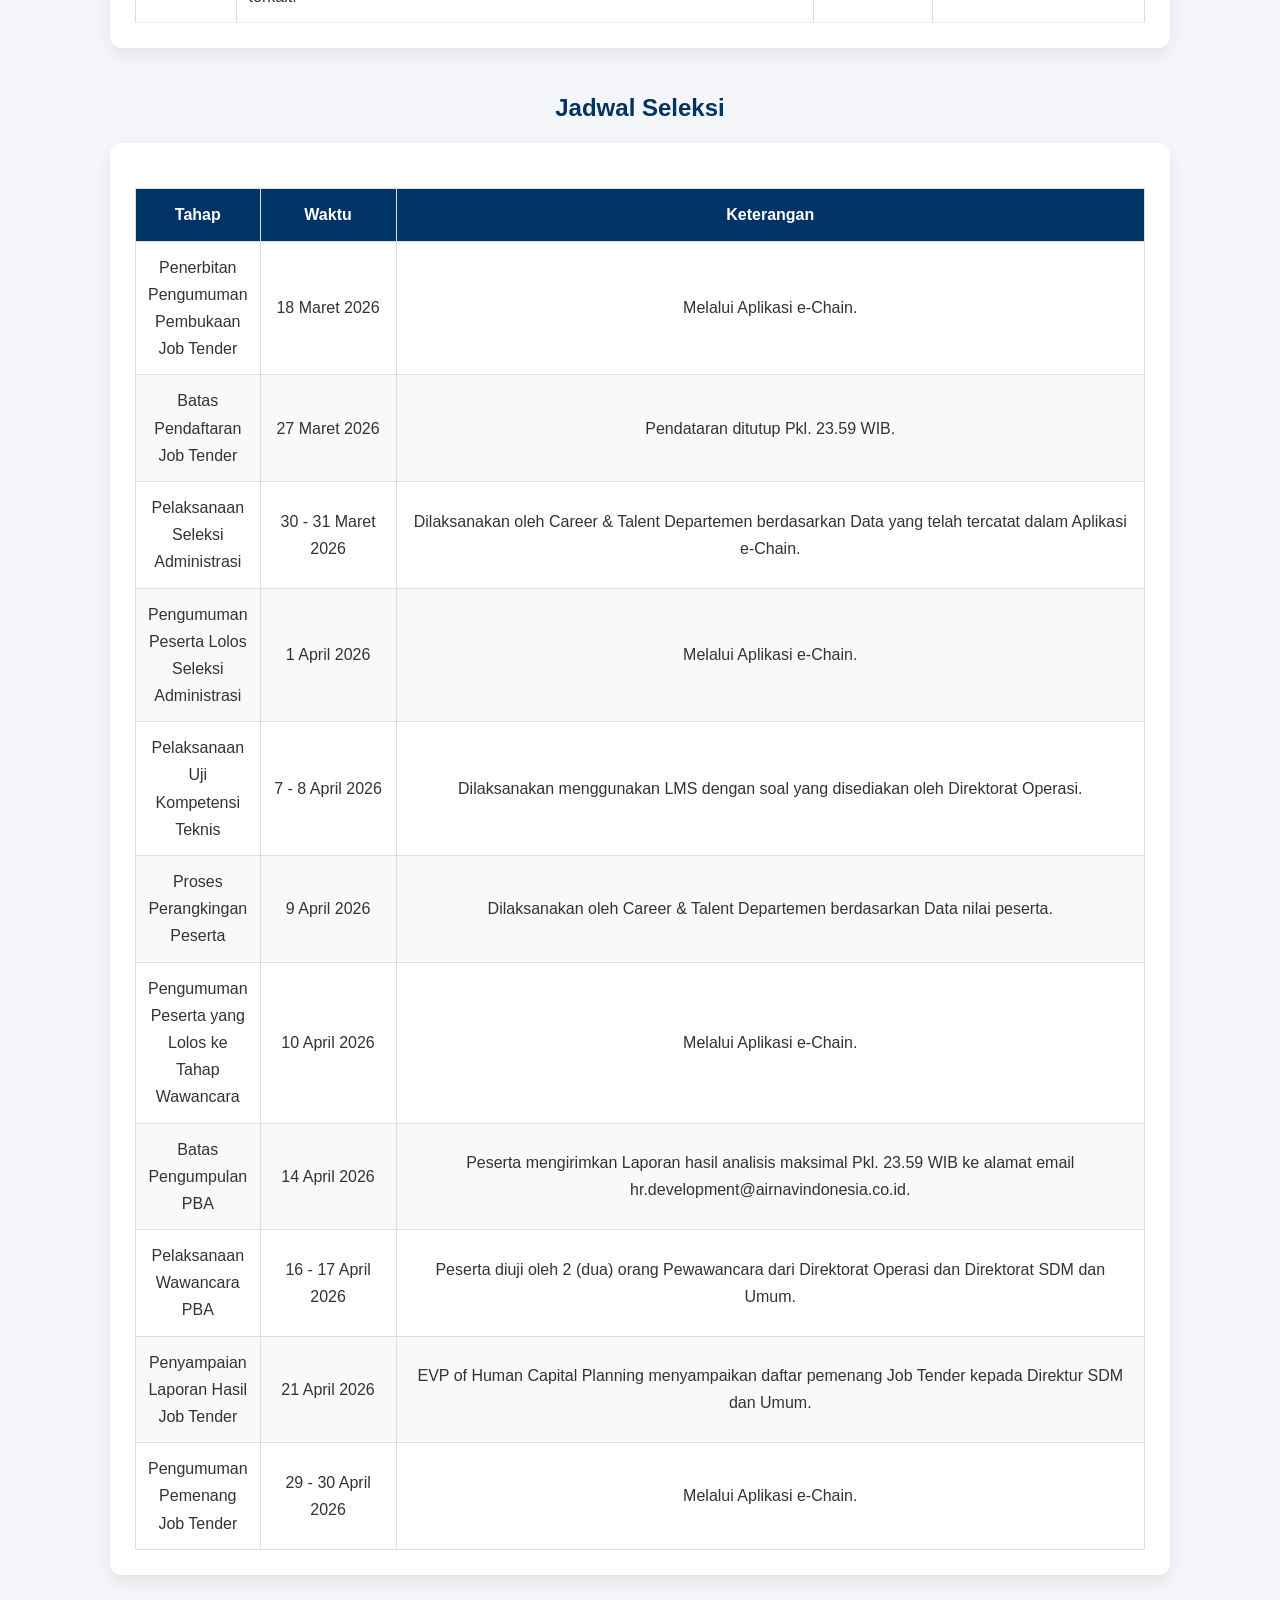
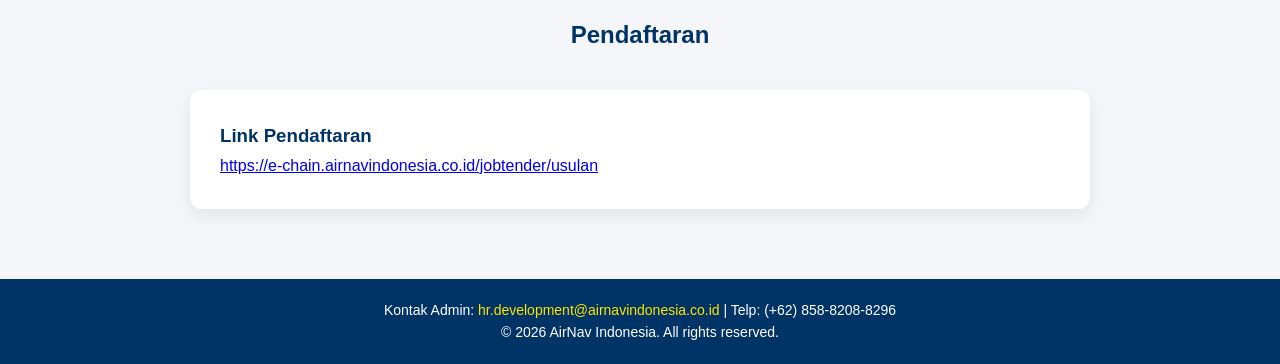
==== commit 44900fb3: "Rename to index.html" ====
--- a/index.html
+++ b/index.html
@@ -3,11 +3,11 @@
 
 <head>
 
-<title>Internal Competitive Selection | Teknik</title>
+<title>Internal Competitive Selection | Operasi</title>
 
 <link rel="stylesheet" href="css/style.css">
 
-<meta name="viewport" content="width=device-width, initial-scale=1">
+<meta name="viewport" content="width=device-width, initial-scale=1.0">
 
 </head>
 
@@ -27,9 +27,151 @@
 
 <div class="container">
 
-<h2>Registration is closed. Thank you for your interest.</h2>
+<!-- ======================
+JABATAN
+====================== -->
+
+<h2>Daftar Jabatan yang Dibuka</h2>
+
+<div class="card admin-card">
+<table>
+
+<thead>
+<tr>
+<th>Kategori Jabatan</th>
+<th>Lokasi</th>
+<th>Level</th>
+<th>Jumlah</th>
+</tr>
+</thead>
+
+<tbody id="jabatanTable"></tbody>
+
+</table>
+</div>
+
+
+<!-- ======================
+SELEKSI ADMINISTRATIF 
+====================== -->
+
+<h2>Tahapan Seleksi Administratif pada Bidang Operasional</h2>
+
+<div class="card admin-card">
+
+<h3>Seleksi Administrasi Awal</h3>
+
+<table class="admin-table">
+
+<thead>
+<tr>
+<th>Aspek Penilaian</th>
+<th>Rincian</th>
+<th>Metode Penilaian</th>
+<th>Output</th>
+</tr>
+</thead>
+
+<tbody id="adminTable"></tbody>
+
+</table>
 
 </div>
+
+
+<!-- ====================
+ ========================-->
+
+<h2>Uji Kompetensi Teknis & Seleksi Administrasi Lanjutan</h2>
+
+<div class="card admin-card">
+
+<table class="admin-table">
+
+<thead>
+<tr>
+<th>Aspek Penilaian</th>
+<th>Rincian</th>
+<th>Metode Penilaian</th>
+<th>Output</th>
+</tr>
+</thead>
+
+<tbody id="adminTable2"></tbody>
+
+</table>
+
+</div>
+
+
+<!-- ======================
+TAHAP WAWANCARA
+====================== -->
+
+<h2>Tahapan Seleksi Wawancara</h2>
+
+<div class="card admin-card">
+
+<table class="admin-table">
+
+<thead>
+<tr>
+<th>Aspek Penilaian</th>
+<th>Rincian</th>
+<th>Metode Penilaian</th>
+<th>Output</th>
+</tr>
+</thead>
+
+<tbody id="wawancara"></tbody>
+
+</table>
+
+</div>
+
+
+
+<!-- ======================
+JADWAL
+====================== -->
+
+<h2>Jadwal Seleksi</h2>
+
+<div class="card admin-card">
+<table>
+
+<thead>
+<tr>
+<th>Tahap</th>
+<th>Waktu</th>
+<th>Keterangan</th>
+</tr>
+</thead>
+
+<tbody id="jadwalTable"></tbody>
+
+</table>
+</div>
+
+
+<!-- ======================
+PENDAFTARAN
+===================== -->
+<h2>Pendaftaran </h2>
+
+<div id= "pendaftaran" class="card-container"></div>
+
+
+</div>
+
+
+<!-- ======================
+FOOTER
+===================== -->
+<footer>
+    <p>Kontak Admin: <a href="hr.development@airnavindonesia.co.id">hr.development@airnavindonesia.co.id</a> | Telp: (+62) 858-8208-8296</p>
+    <p>© 2026 AirNav Indonesia. All rights reserved.</p>
+</footer>
 
 <script src="js/script.js"></script>
 
--- a/css/style.css
+++ b/css/style.css
@@ -32,6 +32,9 @@
 
 .logo{
 
+/* width:200px;
+margin-bottom:10px; */
+
 
 max-width:200px;
 width:100%;
@@ -51,6 +54,10 @@
 ===================== */
 
 .container{
+
+/* width:85%;
+margin:auto;
+padding:30px; */
 
 width:100%;
 max-width:1100px;
@@ -64,6 +71,7 @@
 margin-top:40px;
 color:#003366;
 text-align:center;
+line-height: 40px;
 
 }
 
@@ -74,24 +82,9 @@
 
 }
 
-.btn-daftar{
-
-display:inline-block;
-margin-top:10px;
-padding:10px 18px;
-
-background:#0d3b66;
-color:white;
-text-decoration:none;
-
-border-radius:6px;
-font-weight:bold;
-
-}
-
-.btn-daftar:hover{
-
-background:#145da0;
+p{
+
+line-height:1.6;
 
 }
 
@@ -129,10 +122,10 @@
 
 }
 
-/* td[rowspan] {
-  vertical-align: center;
-  
-} */
+table td:first-child {
+  text-align: center;
+  width: 50px;
+}
 
 /* =====================
 CARD CONTAINER
@@ -171,30 +164,13 @@
 
 .card:hover{
 
-transform:translateY(-5px);
+transform:translateY(-7px);
 
 }
 
 .card h3{
 
 margin-top:0;
-
-}
-.card a{
-
-display:block;
-margin-top:8px;
-
-color:#0d3b66;
-text-decoration:underline;
-
-word-break:break-all;
-
-}
-
-.card a:hover{
-
-color:#145da0;
 
 }
 
@@ -218,13 +194,6 @@
 border-collapse:collapse;
 margin-top:15px;
 
-}
-
-.admin-table td {
-  /* vertical-align: center; */
-  line-height: 1.6;
-  border-bottom:1px solid #eee;
-  text-align:left;
 }
 
 .admin-table th{
@@ -236,20 +205,19 @@
 
 }
 
+.admin-table td{
+
+padding:12px;
+border-bottom:1px solid #eee;
+text-align:left;
+
+
+}
+
 .admin-table tr:hover{
 
 background:#f4f8ff;
 
-}
-
-.admin-table td ol {
-  margin: 10px 0;
-  padding-left: 20px;
-}
-
-.admin-table td ol li {
-  margin-bottom: 8px;
-  line-height: 1.6;
 }
 
 /* =====================
@@ -321,7 +289,7 @@
 table{
 
 font-size:14px;
-display:block; 
+display:block;
 overflow-x:auto; 
 
 }
